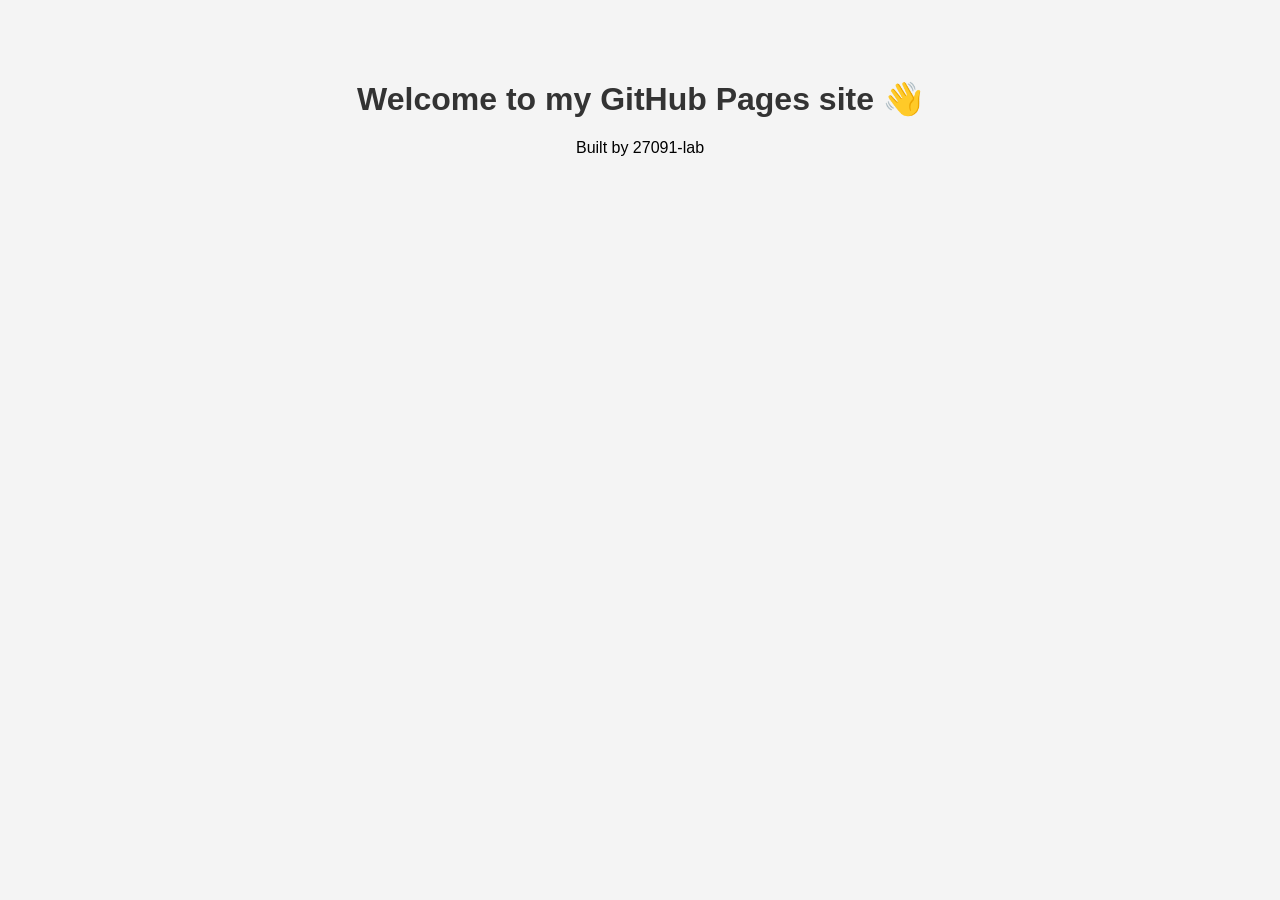
==== index.html @ d34faaf1 "Create index.html" ====
<!DOCTYPE html>
<html>
<head>
  <title>27091-lab Website</title>
  <style>
    body {
      font-family: Arial;
      text-align: center;
      margin-top: 80px;
      background: #f4f4f4;
    }
    h1 {
      color: #333;
    }
  </style>
</head>
<body>
  <h1>Welcome to my GitHub Pages site 👋</h1>
  <p>Built by 27091-lab</p>
</body>
</html>
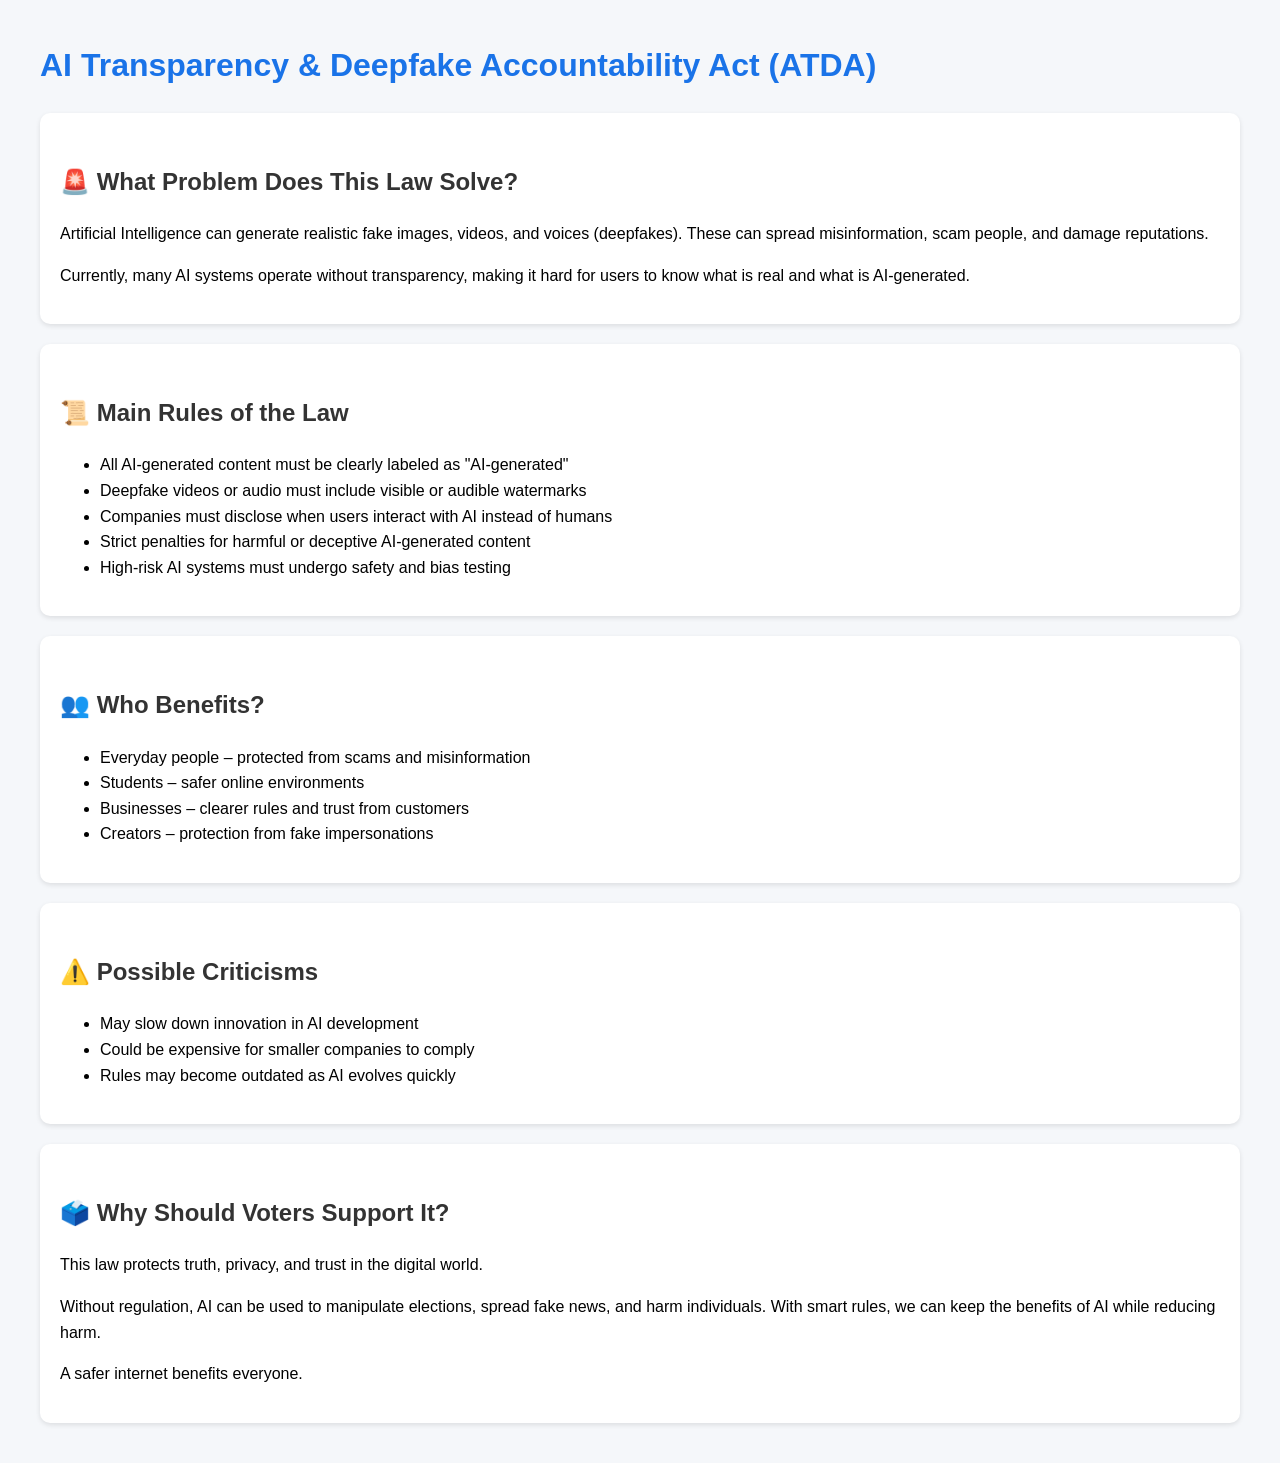
==== commit 2788d0f1: "Update index.html" ====
--- a/index.html
+++ b/index.html
@@ -1,21 +1,90 @@
 <!DOCTYPE html>
 <html>
 <head>
-  <title>27091-lab Website</title>
+  <title>AI Transparency & Deepfake Accountability Act</title>
   <style>
     body {
       font-family: Arial;
-      text-align: center;
-      margin-top: 80px;
-      background: #f4f4f4;
+      margin: 40px;
+      background-color: #f5f7fa;
+      line-height: 1.6;
     }
     h1 {
+      color: #1a73e8;
+    }
+    h2 {
       color: #333;
+      margin-top: 30px;
+    }
+    .section {
+      background: white;
+      padding: 20px;
+      margin-top: 20px;
+      border-radius: 10px;
+      box-shadow: 0 2px 5px rgba(0,0,0,0.1);
     }
   </style>
 </head>
+
 <body>
-  <h1>Welcome to my GitHub Pages site 👋</h1>
-  <p>Built by 27091-lab</p>
+
+<h1>AI Transparency & Deepfake Accountability Act (ATDA)</h1>
+
+<div class="section">
+  <h2>🚨 What Problem Does This Law Solve?</h2>
+  <p>
+    Artificial Intelligence can generate realistic fake images, videos, and voices (deepfakes).
+    These can spread misinformation, scam people, and damage reputations.
+  </p>
+  <p>
+    Currently, many AI systems operate without transparency, making it hard for users to know
+    what is real and what is AI-generated.
+  </p>
+</div>
+
+<div class="section">
+  <h2>📜 Main Rules of the Law</h2>
+  <ul>
+    <li>All AI-generated content must be clearly labeled as "AI-generated"</li>
+    <li>Deepfake videos or audio must include visible or audible watermarks</li>
+    <li>Companies must disclose when users interact with AI instead of humans</li>
+    <li>Strict penalties for harmful or deceptive AI-generated content</li>
+    <li>High-risk AI systems must undergo safety and bias testing</li>
+  </ul>
+</div>
+
+<div class="section">
+  <h2>👥 Who Benefits?</h2>
+  <ul>
+    <li>Everyday people – protected from scams and misinformation</li>
+    <li>Students – safer online environments</li>
+    <li>Businesses – clearer rules and trust from customers</li>
+    <li>Creators – protection from fake impersonations</li>
+  </ul>
+</div>
+
+<div class="section">
+  <h2>⚠️ Possible Criticisms</h2>
+  <ul>
+    <li>May slow down innovation in AI development</li>
+    <li>Could be expensive for smaller companies to comply</li>
+    <li>Rules may become outdated as AI evolves quickly</li>
+  </ul>
+</div>
+
+<div class="section">
+  <h2>🗳️ Why Should Voters Support It?</h2>
+  <p>
+    This law protects truth, privacy, and trust in the digital world.
+  </p>
+  <p>
+    Without regulation, AI can be used to manipulate elections, spread fake news,
+    and harm individuals. With smart rules, we can keep the benefits of AI while reducing harm.
+  </p>
+  <p>
+    A safer internet benefits everyone.
+  </p>
+</div>
+
 </body>
 </html>
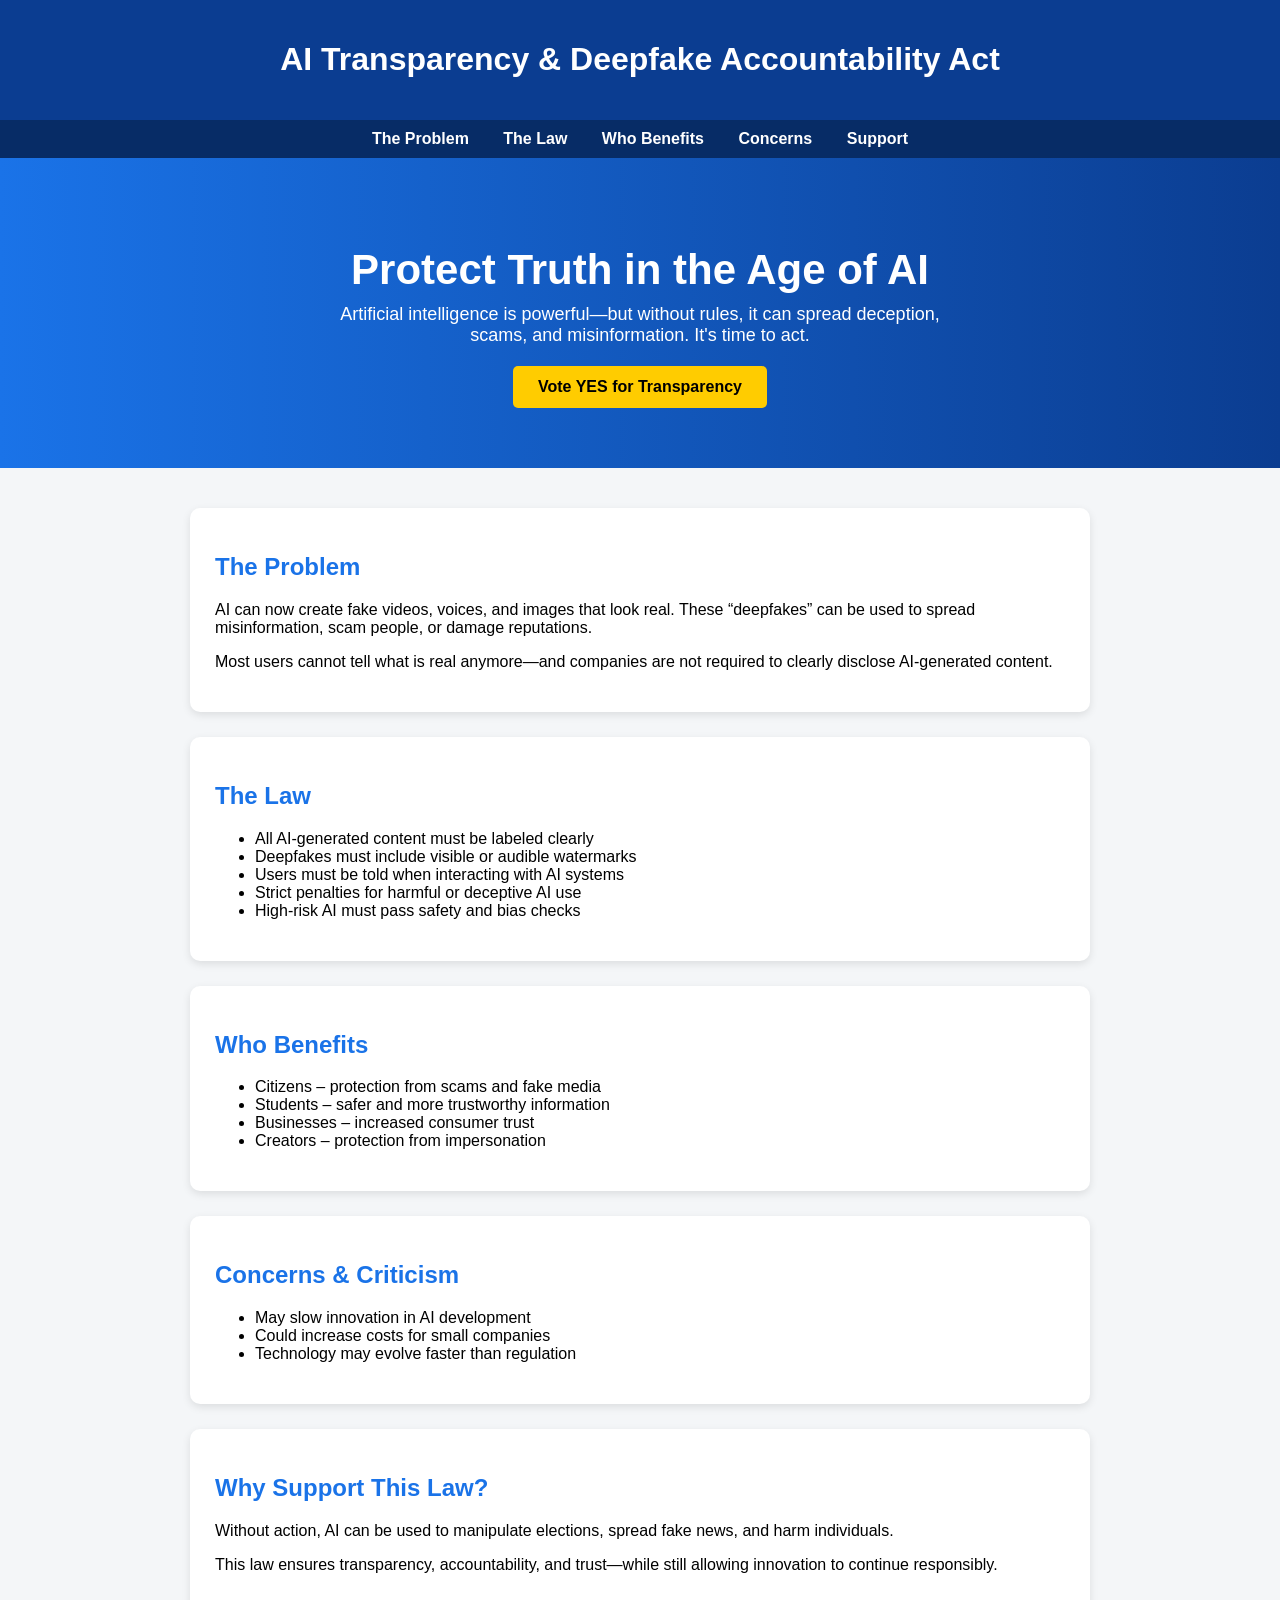
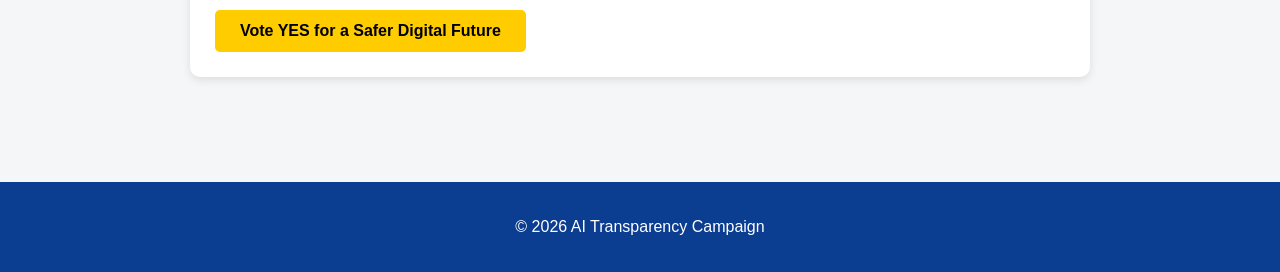
==== commit fc9d88d6: "Update index.html" ====
--- a/index.html
+++ b/index.html
@@ -1,90 +1,176 @@
 <!DOCTYPE html>
 <html>
 <head>
-  <title>AI Transparency & Deepfake Accountability Act</title>
+  <title>AI Transparency Act</title>
   <style>
     body {
-      font-family: Arial;
-      margin: 40px;
-      background-color: #f5f7fa;
-      line-height: 1.6;
+      font-family: Arial, sans-serif;
+      margin: 0;
+      background-color: #f4f6f8;
     }
-    h1 {
+
+    header {
+      background: #0b3d91;
+      color: white;
+      padding: 20px;
+      text-align: center;
+    }
+
+    nav {
+      background: #072c66;
+      padding: 10px;
+      text-align: center;
+    }
+
+    nav a {
+      color: white;
+      margin: 0 15px;
+      text-decoration: none;
+      font-weight: bold;
+    }
+
+    .hero {
+      background: linear-gradient(to right, #1a73e8, #0b3d91);
+      color: white;
+      padding: 60px 20px;
+      text-align: center;
+    }
+
+    .hero h1 {
+      font-size: 42px;
+      margin-bottom: 10px;
+    }
+
+    .hero p {
+      font-size: 18px;
+      max-width: 600px;
+      margin: auto;
+    }
+
+    .button {
+      margin-top: 20px;
+      display: inline-block;
+      padding: 12px 25px;
+      background: #ffcc00;
+      color: black;
+      text-decoration: none;
+      font-weight: bold;
+      border-radius: 5px;
+    }
+
+    .container {
+      padding: 40px;
+      max-width: 900px;
+      margin: auto;
+    }
+
+    .section {
+      background: white;
+      padding: 25px;
+      margin-bottom: 25px;
+      border-radius: 10px;
+      box-shadow: 0 3px 8px rgba(0,0,0,0.1);
+    }
+
+    h2 {
       color: #1a73e8;
     }
-    h2 {
-      color: #333;
-      margin-top: 30px;
-    }
-    .section {
-      background: white;
+
+    footer {
+      background: #0b3d91;
+      color: white;
+      text-align: center;
       padding: 20px;
-      margin-top: 20px;
-      border-radius: 10px;
-      box-shadow: 0 2px 5px rgba(0,0,0,0.1);
+      margin-top: 40px;
     }
   </style>
 </head>
 
 <body>
 
-<h1>AI Transparency & Deepfake Accountability Act (ATDA)</h1>
+<header>
+  <h1>AI Transparency & Deepfake Accountability Act</h1>
+</header>
 
-<div class="section">
-  <h2>🚨 What Problem Does This Law Solve?</h2>
+<nav>
+  <a href="#problem">The Problem</a>
+  <a href="#rules">The Law</a>
+  <a href="#benefits">Who Benefits</a>
+  <a href="#criticism">Concerns</a>
+  <a href="#support">Support</a>
+</nav>
+
+<div class="hero">
+  <h1>Protect Truth in the Age of AI</h1>
   <p>
-    Artificial Intelligence can generate realistic fake images, videos, and voices (deepfakes).
-    These can spread misinformation, scam people, and damage reputations.
+    Artificial intelligence is powerful—but without rules, it can spread deception,
+    scams, and misinformation. It's time to act.
   </p>
-  <p>
-    Currently, many AI systems operate without transparency, making it hard for users to know
-    what is real and what is AI-generated.
-  </p>
+  <a href="#support" class="button">Vote YES for Transparency</a>
 </div>
 
-<div class="section">
-  <h2>📜 Main Rules of the Law</h2>
-  <ul>
-    <li>All AI-generated content must be clearly labeled as "AI-generated"</li>
-    <li>Deepfake videos or audio must include visible or audible watermarks</li>
-    <li>Companies must disclose when users interact with AI instead of humans</li>
-    <li>Strict penalties for harmful or deceptive AI-generated content</li>
-    <li>High-risk AI systems must undergo safety and bias testing</li>
-  </ul>
+<div class="container">
+
+  <div id="problem" class="section">
+    <h2>The Problem</h2>
+    <p>
+      AI can now create fake videos, voices, and images that look real. These “deepfakes”
+      can be used to spread misinformation, scam people, or damage reputations.
+    </p>
+    <p>
+      Most users cannot tell what is real anymore—and companies are not required
+      to clearly disclose AI-generated content.
+    </p>
+  </div>
+
+  <div id="rules" class="section">
+    <h2>The Law</h2>
+    <ul>
+      <li>All AI-generated content must be labeled clearly</li>
+      <li>Deepfakes must include visible or audible watermarks</li>
+      <li>Users must be told when interacting with AI systems</li>
+      <li>Strict penalties for harmful or deceptive AI use</li>
+      <li>High-risk AI must pass safety and bias checks</li>
+    </ul>
+  </div>
+
+  <div id="benefits" class="section">
+    <h2>Who Benefits</h2>
+    <ul>
+      <li>Citizens – protection from scams and fake media</li>
+      <li>Students – safer and more trustworthy information</li>
+      <li>Businesses – increased consumer trust</li>
+      <li>Creators – protection from impersonation</li>
+    </ul>
+  </div>
+
+  <div id="criticism" class="section">
+    <h2>Concerns & Criticism</h2>
+    <ul>
+      <li>May slow innovation in AI development</li>
+      <li>Could increase costs for small companies</li>
+      <li>Technology may evolve faster than regulation</li>
+    </ul>
+  </div>
+
+  <div id="support" class="section">
+    <h2>Why Support This Law?</h2>
+    <p>
+      Without action, AI can be used to manipulate elections, spread fake news,
+      and harm individuals.
+    </p>
+    <p>
+      This law ensures transparency, accountability, and trust—while still allowing
+      innovation to continue responsibly.
+    </p>
+    <a class="button">Vote YES for a Safer Digital Future</a>
+  </div>
+
 </div>
 
-<div class="section">
-  <h2>👥 Who Benefits?</h2>
-  <ul>
-    <li>Everyday people – protected from scams and misinformation</li>
-    <li>Students – safer online environments</li>
-    <li>Businesses – clearer rules and trust from customers</li>
-    <li>Creators – protection from fake impersonations</li>
-  </ul>
-</div>
-
-<div class="section">
-  <h2>⚠️ Possible Criticisms</h2>
-  <ul>
-    <li>May slow down innovation in AI development</li>
-    <li>Could be expensive for smaller companies to comply</li>
-    <li>Rules may become outdated as AI evolves quickly</li>
-  </ul>
-</div>
-
-<div class="section">
-  <h2>🗳️ Why Should Voters Support It?</h2>
-  <p>
-    This law protects truth, privacy, and trust in the digital world.
-  </p>
-  <p>
-    Without regulation, AI can be used to manipulate elections, spread fake news,
-    and harm individuals. With smart rules, we can keep the benefits of AI while reducing harm.
-  </p>
-  <p>
-    A safer internet benefits everyone.
-  </p>
-</div>
+<footer>
+  <p>© 2026 AI Transparency Campaign</p>
+</footer>
 
 </body>
 </html>
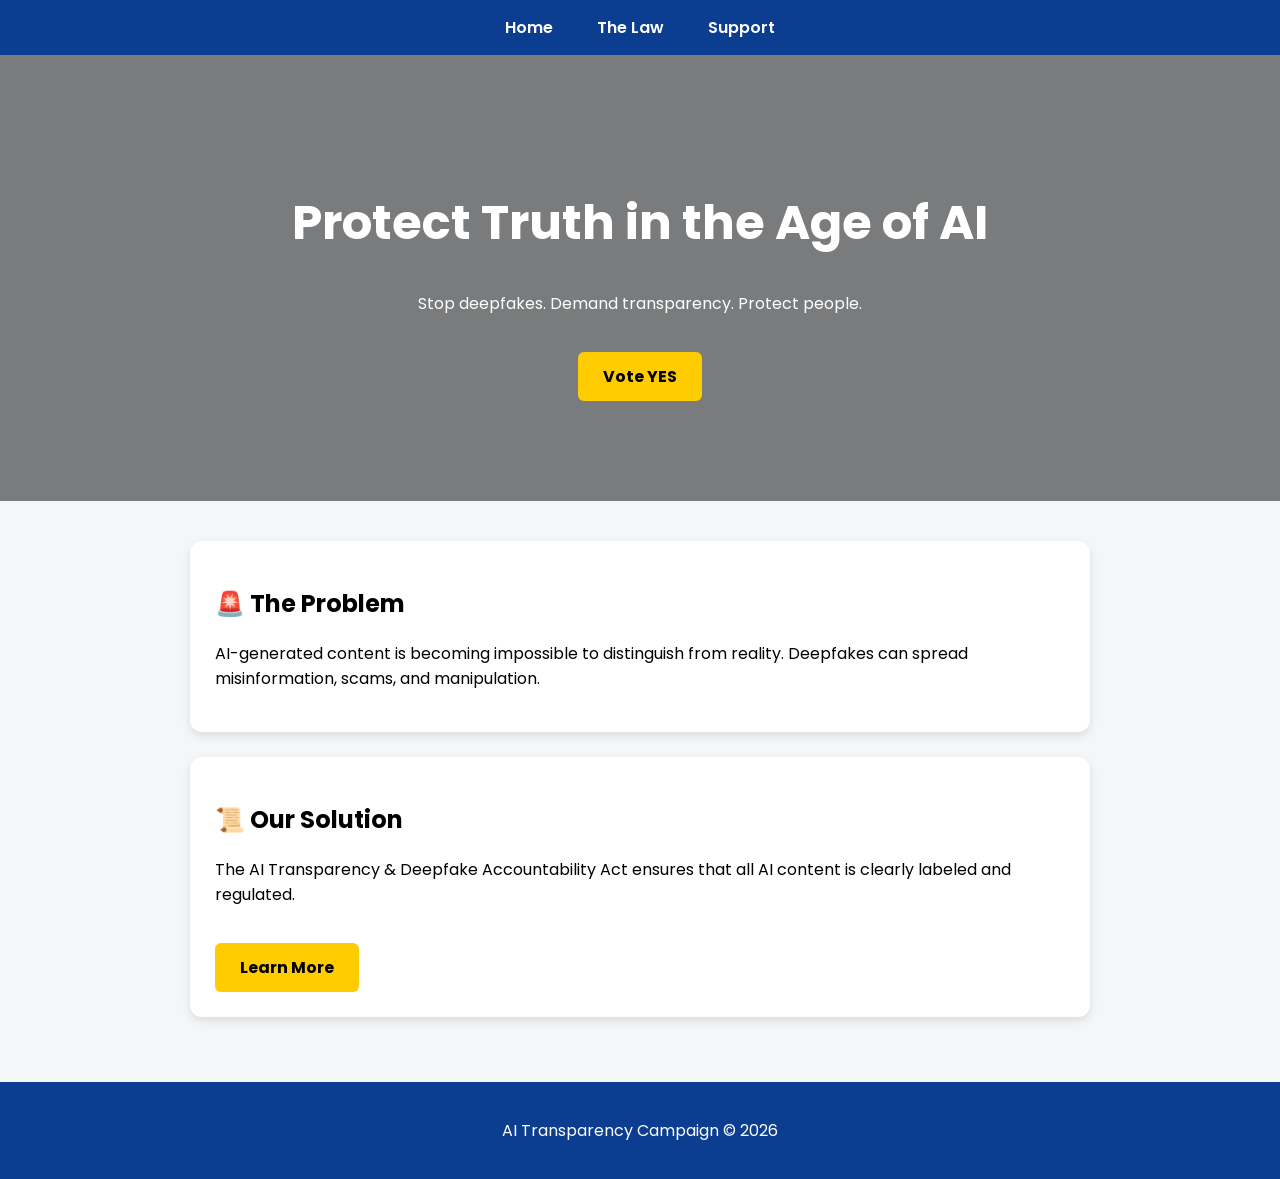
==== commit 8766e7cb: "Update index.html" ====
--- a/index.html
+++ b/index.html
@@ -2,174 +2,50 @@
 <html>
 <head>
   <title>AI Transparency Act</title>
-  <style>
-    body {
-      font-family: Arial, sans-serif;
-      margin: 0;
-      background-color: #f4f6f8;
-    }
 
-    header {
-      background: #0b3d91;
-      color: white;
-      padding: 20px;
-      text-align: center;
-    }
+  <!-- Google Font -->
+  <link href="https://fonts.googleapis.com/css2?family=Poppins:wght@300;600&display=swap" rel="stylesheet">
 
-    nav {
-      background: #072c66;
-      padding: 10px;
-      text-align: center;
-    }
-
-    nav a {
-      color: white;
-      margin: 0 15px;
-      text-decoration: none;
-      font-weight: bold;
-    }
-
-    .hero {
-      background: linear-gradient(to right, #1a73e8, #0b3d91);
-      color: white;
-      padding: 60px 20px;
-      text-align: center;
-    }
-
-    .hero h1 {
-      font-size: 42px;
-      margin-bottom: 10px;
-    }
-
-    .hero p {
-      font-size: 18px;
-      max-width: 600px;
-      margin: auto;
-    }
-
-    .button {
-      margin-top: 20px;
-      display: inline-block;
-      padding: 12px 25px;
-      background: #ffcc00;
-      color: black;
-      text-decoration: none;
-      font-weight: bold;
-      border-radius: 5px;
-    }
-
-    .container {
-      padding: 40px;
-      max-width: 900px;
-      margin: auto;
-    }
-
-    .section {
-      background: white;
-      padding: 25px;
-      margin-bottom: 25px;
-      border-radius: 10px;
-      box-shadow: 0 3px 8px rgba(0,0,0,0.1);
-    }
-
-    h2 {
-      color: #1a73e8;
-    }
-
-    footer {
-      background: #0b3d91;
-      color: white;
-      text-align: center;
-      padding: 20px;
-      margin-top: 40px;
-    }
-  </style>
+  <link rel="stylesheet" href="style.css">
 </head>
 
 <body>
 
-<header>
-  <h1>AI Transparency & Deepfake Accountability Act</h1>
-</header>
-
 <nav>
-  <a href="#problem">The Problem</a>
-  <a href="#rules">The Law</a>
-  <a href="#benefits">Who Benefits</a>
-  <a href="#criticism">Concerns</a>
-  <a href="#support">Support</a>
+  <a href="index.html">Home</a>
+  <a href="law.html">The Law</a>
+  <a href="support.html">Support</a>
 </nav>
 
 <div class="hero">
   <h1>Protect Truth in the Age of AI</h1>
-  <p>
-    Artificial intelligence is powerful—but without rules, it can spread deception,
-    scams, and misinformation. It's time to act.
-  </p>
-  <a href="#support" class="button">Vote YES for Transparency</a>
+  <p>Stop deepfakes. Demand transparency. Protect people.</p>
+  <a href="support.html" class="button">Vote YES</a>
 </div>
 
 <div class="container">
 
-  <div id="problem" class="section">
-    <h2>The Problem</h2>
+  <div class="section">
+    <h2>🚨 The Problem</h2>
     <p>
-      AI can now create fake videos, voices, and images that look real. These “deepfakes”
-      can be used to spread misinformation, scam people, or damage reputations.
-    </p>
-    <p>
-      Most users cannot tell what is real anymore—and companies are not required
-      to clearly disclose AI-generated content.
+      AI-generated content is becoming impossible to distinguish from reality.
+      Deepfakes can spread misinformation, scams, and manipulation.
     </p>
   </div>
 
-  <div id="rules" class="section">
-    <h2>The Law</h2>
-    <ul>
-      <li>All AI-generated content must be labeled clearly</li>
-      <li>Deepfakes must include visible or audible watermarks</li>
-      <li>Users must be told when interacting with AI systems</li>
-      <li>Strict penalties for harmful or deceptive AI use</li>
-      <li>High-risk AI must pass safety and bias checks</li>
-    </ul>
-  </div>
-
-  <div id="benefits" class="section">
-    <h2>Who Benefits</h2>
-    <ul>
-      <li>Citizens – protection from scams and fake media</li>
-      <li>Students – safer and more trustworthy information</li>
-      <li>Businesses – increased consumer trust</li>
-      <li>Creators – protection from impersonation</li>
-    </ul>
-  </div>
-
-  <div id="criticism" class="section">
-    <h2>Concerns & Criticism</h2>
-    <ul>
-      <li>May slow innovation in AI development</li>
-      <li>Could increase costs for small companies</li>
-      <li>Technology may evolve faster than regulation</li>
-    </ul>
-  </div>
-
-  <div id="support" class="section">
-    <h2>Why Support This Law?</h2>
+  <div class="section">
+    <h2>📜 Our Solution</h2>
     <p>
-      Without action, AI can be used to manipulate elections, spread fake news,
-      and harm individuals.
+      The AI Transparency & Deepfake Accountability Act ensures that all AI content
+      is clearly labeled and regulated.
     </p>
-    <p>
-      This law ensures transparency, accountability, and trust—while still allowing
-      innovation to continue responsibly.
-    </p>
-    <a class="button">Vote YES for a Safer Digital Future</a>
+    <a href="law.html" class="button">Learn More</a>
   </div>
 
 </div>
 
 <footer>
-  <p>© 2026 AI Transparency Campaign</p>
+  <p>AI Transparency Campaign © 2026</p>
 </footer>
 
 </body>
--- a/style.css
+++ b/style.css
@@ -0,0 +1,76 @@
+body {
+  margin: 0;
+  font-family: 'Poppins', sans-serif;
+  background-color: #f4f6f8;
+}
+
+/* NAVBAR */
+nav {
+  background: #0b3d91;
+  padding: 15px;
+  text-align: center;
+}
+
+nav a {
+  color: white;
+  margin: 0 20px;
+  text-decoration: none;
+  font-weight: 600;
+}
+
+nav a:hover {
+  text-decoration: underline;
+}
+
+/* HERO */
+.hero {
+  background: linear-gradient(rgba(0,0,0,0.5), rgba(0,0,0,0.5)),
+    url('https://images.unsplash.com/photo-1677442135136-760c813028c0');
+  background-size: cover;
+  color: white;
+  text-align: center;
+  padding: 100px 20px;
+}
+
+.hero h1 {
+  font-size: 48px;
+}
+
+.button {
+  display: inline-block;
+  margin-top: 20px;
+  padding: 12px 25px;
+  background: #ffcc00;
+  color: black;
+  text-decoration: none;
+  border-radius: 6px;
+  font-weight: bold;
+  transition: 0.3s;
+}
+
+.button:hover {
+  background: #ffaa00;
+}
+
+/* SECTIONS */
+.container {
+  max-width: 900px;
+  margin: auto;
+  padding: 40px;
+}
+
+.section {
+  background: white;
+  padding: 25px;
+  margin-bottom: 25px;
+  border-radius: 12px;
+  box-shadow: 0 4px 10px rgba(0,0,0,0.1);
+}
+
+/* FOOTER */
+footer {
+  background: #0b3d91;
+  color: white;
+  text-align: center;
+  padding: 20px;
+}
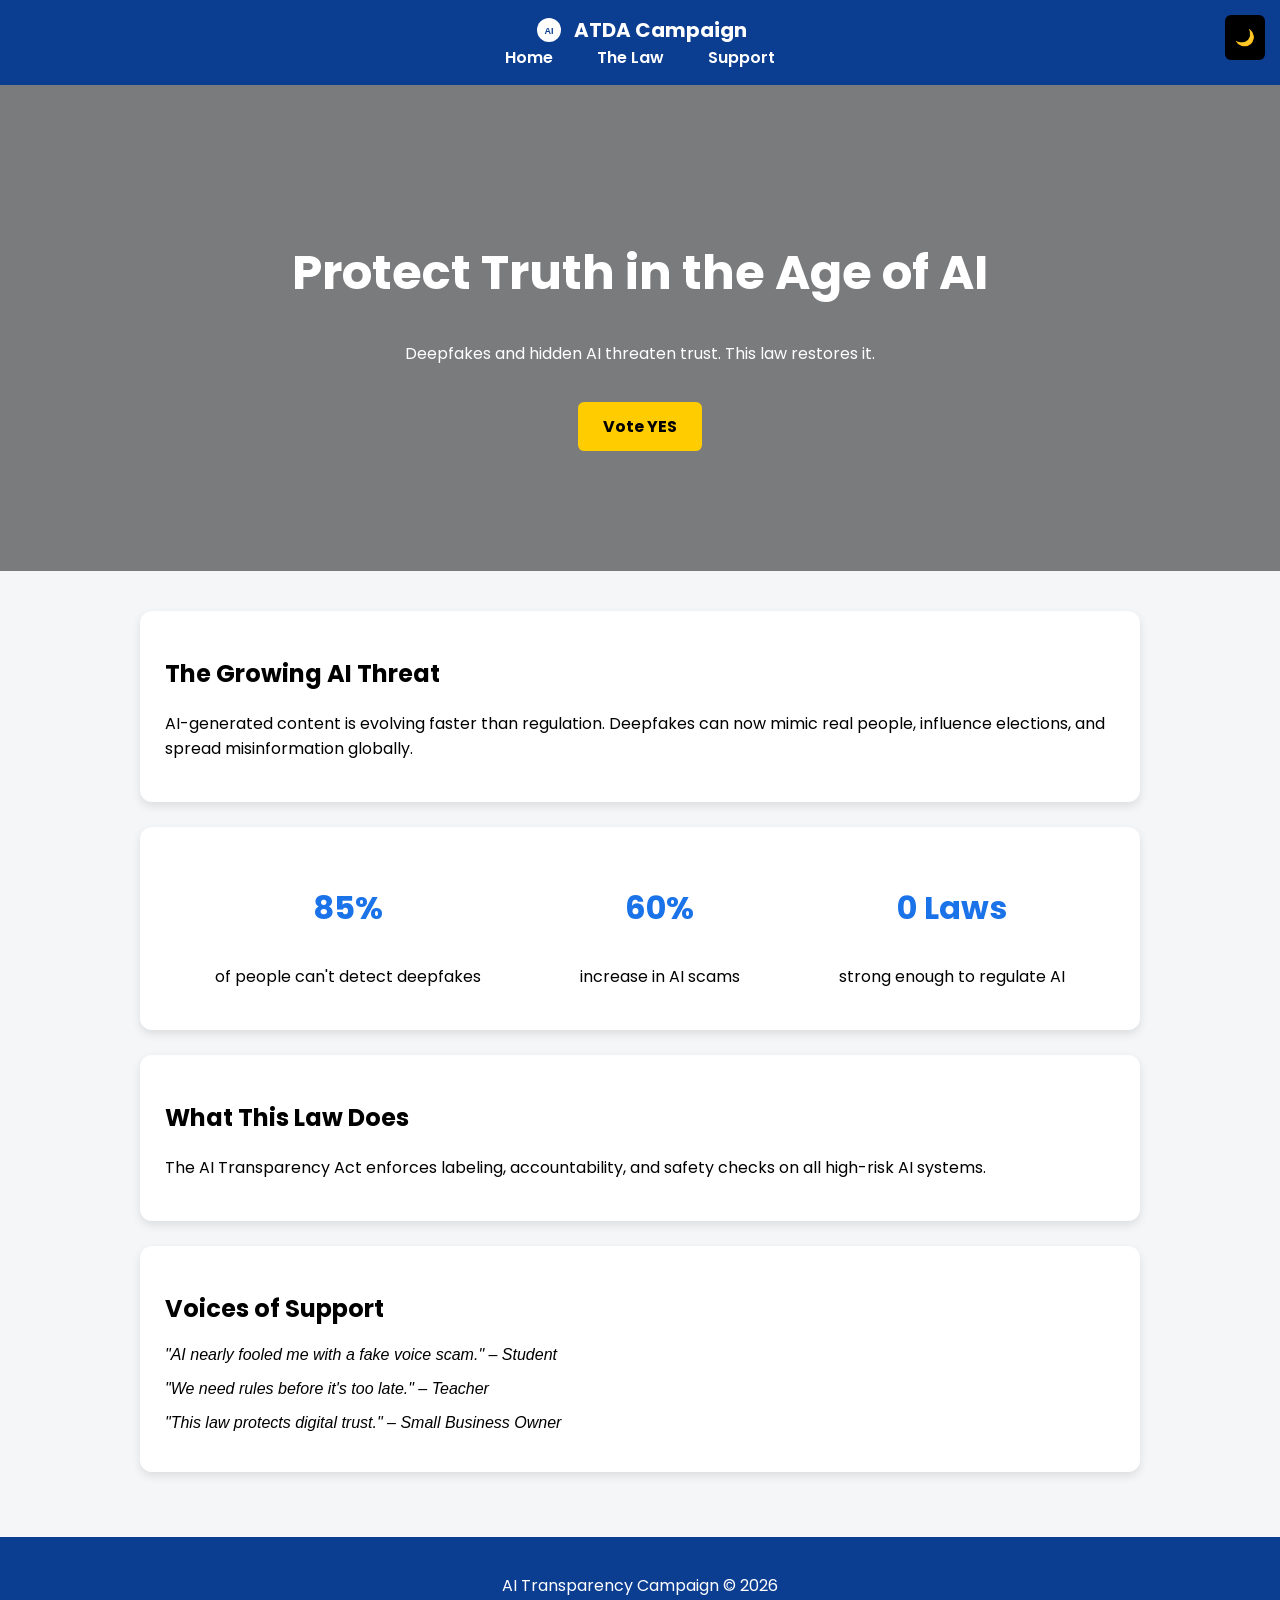
==== commit 1a6cf569: "Update index.html" ====
--- a/index.html
+++ b/index.html
@@ -3,15 +3,23 @@
 <head>
   <title>AI Transparency Act</title>
 
-  <!-- Google Font -->
   <link href="https://fonts.googleapis.com/css2?family=Poppins:wght@300;600&display=swap" rel="stylesheet">
-
   <link rel="stylesheet" href="style.css">
 </head>
 
 <body>
 
+<div class="toggle" onclick="toggleDarkMode()">🌙</div>
+
 <nav>
+  <div class="logo">
+    <!-- SVG Logo -->
+    <svg width="30" height="30" viewBox="0 0 100 100" fill="white">
+      <circle cx="50" cy="50" r="40"/>
+      <text x="50%" y="55%" text-anchor="middle" fill="#0b3d91" font-size="30" font-family="Arial" dy=".3em">AI</text>
+    </svg>
+    ATDA Campaign
+  </div>
   <a href="index.html">Home</a>
   <a href="law.html">The Law</a>
   <a href="support.html">Support</a>
@@ -19,27 +27,48 @@
 
 <div class="hero">
   <h1>Protect Truth in the Age of AI</h1>
-  <p>Stop deepfakes. Demand transparency. Protect people.</p>
+  <p>Deepfakes and hidden AI threaten trust. This law restores it.</p>
   <a href="support.html" class="button">Vote YES</a>
 </div>
 
 <div class="container">
 
   <div class="section">
-    <h2>🚨 The Problem</h2>
+    <h2>The Growing AI Threat</h2>
     <p>
-      AI-generated content is becoming impossible to distinguish from reality.
-      Deepfakes can spread misinformation, scams, and manipulation.
+      AI-generated content is evolving faster than regulation. Deepfakes can now
+      mimic real people, influence elections, and spread misinformation globally.
+    </p>
+  </div>
+
+  <div class="section stats">
+    <div class="stat">
+      <h3>85%</h3>
+      <p>of people can't detect deepfakes</p>
+    </div>
+    <div class="stat">
+      <h3>60%</h3>
+      <p>increase in AI scams</p>
+    </div>
+    <div class="stat">
+      <h3>0 Laws</h3>
+      <p>strong enough to regulate AI</p>
+    </div>
+  </div>
+
+  <div class="section">
+    <h2>What This Law Does</h2>
+    <p>
+      The AI Transparency Act enforces labeling, accountability, and safety checks
+      on all high-risk AI systems.
     </p>
   </div>
 
   <div class="section">
-    <h2>📜 Our Solution</h2>
-    <p>
-      The AI Transparency & Deepfake Accountability Act ensures that all AI content
-      is clearly labeled and regulated.
-    </p>
-    <a href="law.html" class="button">Learn More</a>
+    <h2>Voices of Support</h2>
+    <p class="testimonial">"AI nearly fooled me with a fake voice scam." – Student</p>
+    <p class="testimonial">"We need rules before it's too late." – Teacher</p>
+    <p class="testimonial">"This law protects digital trust." – Small Business Owner</p>
   </div>
 
 </div>
@@ -48,5 +77,6 @@
   <p>AI Transparency Campaign © 2026</p>
 </footer>
 
+<script src="script.js"></script>
 </body>
 </html>
--- a/style.css
+++ b/style.css
@@ -1,10 +1,16 @@
 body {
   margin: 0;
   font-family: 'Poppins', sans-serif;
-  background-color: #f4f6f8;
+  background: #f4f6f8;
+  transition: 0.3s;
 }
 
-/* NAVBAR */
+.dark-mode {
+  background: #121212;
+  color: white;
+}
+
+/* NAV */
 nav {
   background: #0b3d91;
   padding: 15px;
@@ -18,8 +24,15 @@
   font-weight: 600;
 }
 
-nav a:hover {
-  text-decoration: underline;
+/* LOGO */
+.logo {
+  display: flex;
+  align-items: center;
+  justify-content: center;
+  gap: 10px;
+  font-size: 20px;
+  font-weight: bold;
+  color: white;
 }
 
 /* HERO */
@@ -29,7 +42,7 @@
   background-size: cover;
   color: white;
   text-align: center;
-  padding: 100px 20px;
+  padding: 120px 20px;
 }
 
 .hero h1 {
@@ -42,19 +55,20 @@
   padding: 12px 25px;
   background: #ffcc00;
   color: black;
-  text-decoration: none;
   border-radius: 6px;
   font-weight: bold;
+  text-decoration: none;
+  cursor: pointer;
   transition: 0.3s;
 }
 
 .button:hover {
-  background: #ffaa00;
+  transform: scale(1.05);
 }
 
 /* SECTIONS */
 .container {
-  max-width: 900px;
+  max-width: 1000px;
   margin: auto;
   padding: 40px;
 }
@@ -65,6 +79,44 @@
   margin-bottom: 25px;
   border-radius: 12px;
   box-shadow: 0 4px 10px rgba(0,0,0,0.1);
+  opacity: 0;
+  transform: translateY(30px);
+  transition: 0.6s;
+}
+
+.section.show {
+  opacity: 1;
+  transform: translateY(0);
+}
+
+/* STATS */
+.stats {
+  display: flex;
+  justify-content: space-around;
+  text-align: center;
+}
+
+.stat h3 {
+  font-size: 32px;
+  color: #1a73e8;
+}
+
+/* TESTIMONIALS */
+.testimonial {
+  font-style: italic;
+  margin-bottom: 15px;
+}
+
+/* DARK MODE BUTTON */
+.toggle {
+  position: fixed;
+  top: 15px;
+  right: 15px;
+  background: black;
+  color: white;
+  padding: 10px;
+  border-radius: 6px;
+  cursor: pointer;
 }
 
 /* FOOTER */
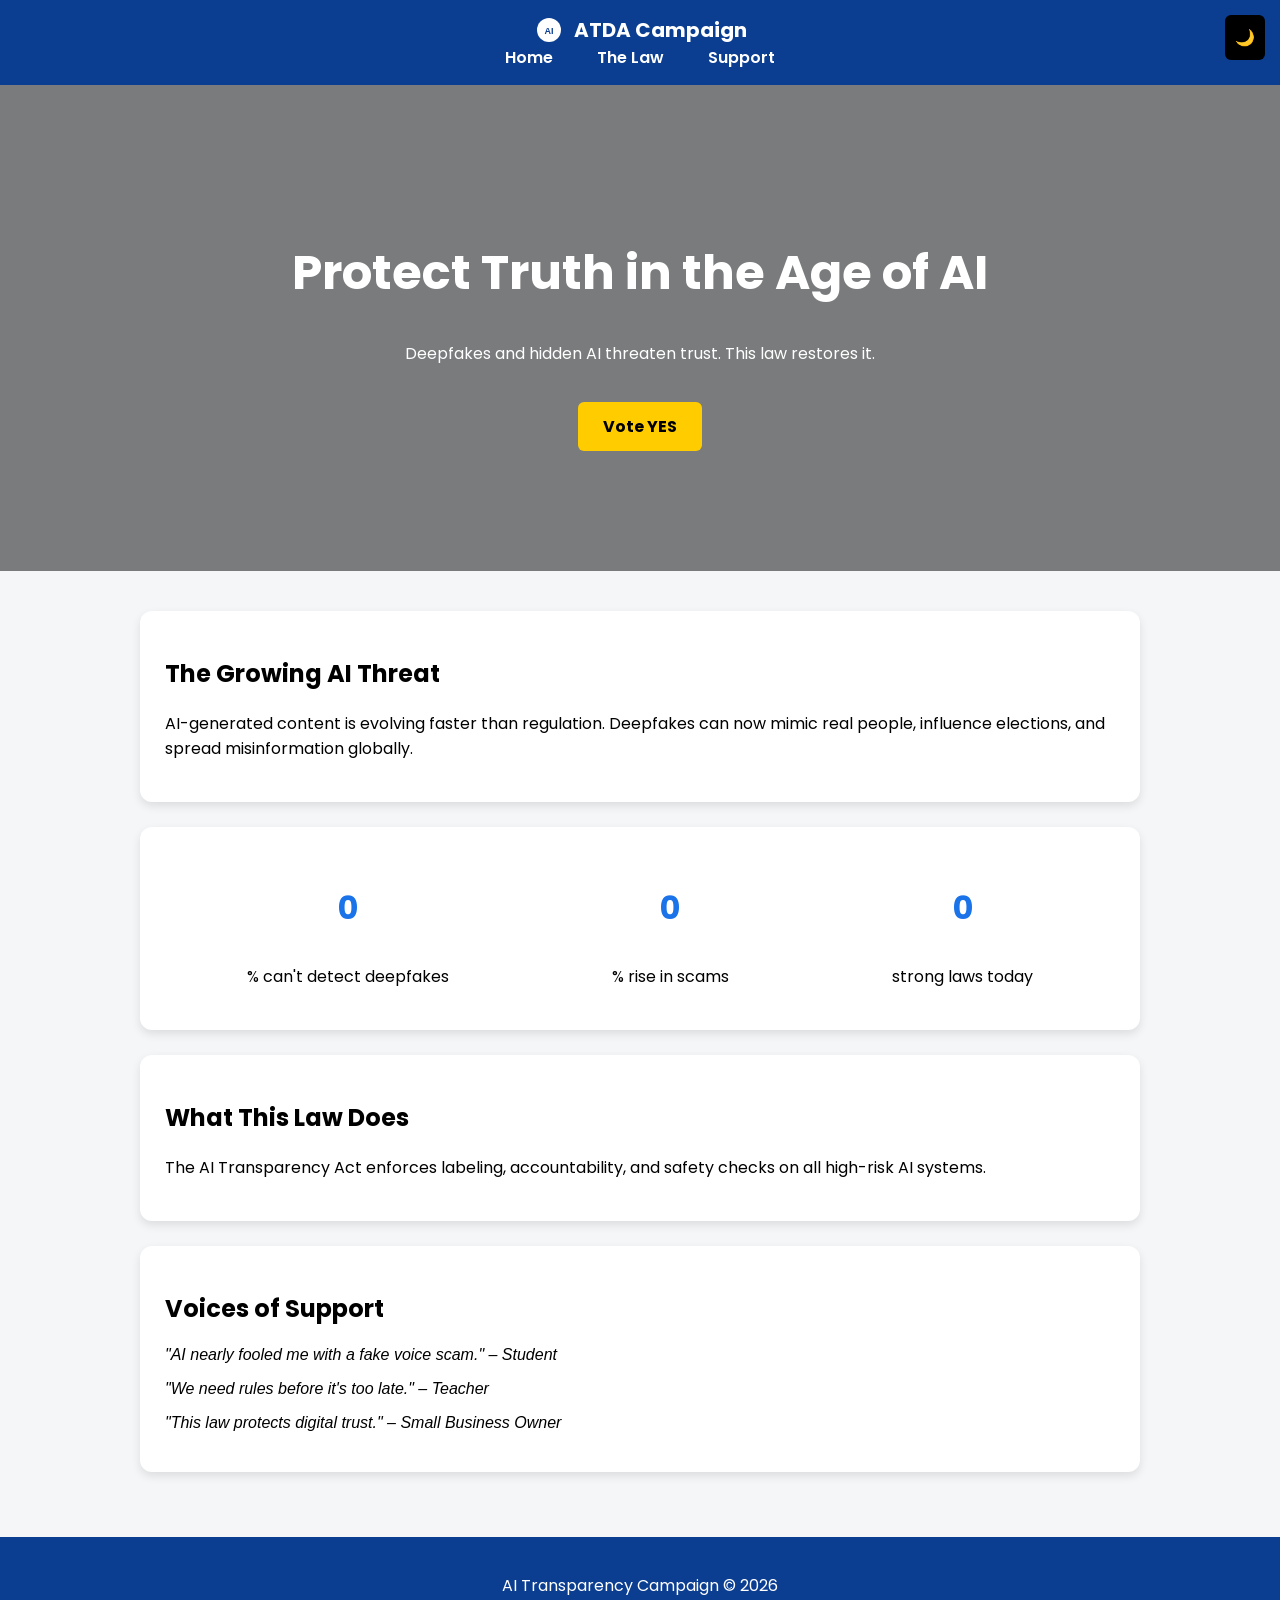
==== commit 0ccfaa9d: "Update index.html" ====
--- a/index.html
+++ b/index.html
@@ -42,19 +42,19 @@
   </div>
 
   <div class="section stats">
-    <div class="stat">
-      <h3>85%</h3>
-      <p>of people can't detect deepfakes</p>
-    </div>
-    <div class="stat">
-      <h3>60%</h3>
-      <p>increase in AI scams</p>
-    </div>
-    <div class="stat">
-      <h3>0 Laws</h3>
-      <p>strong enough to regulate AI</p>
-    </div>
+  <div class="stat">
+    <h3 class="count" data-target="85">0</h3>
+    <p>% can't detect deepfakes</p>
   </div>
+  <div class="stat">
+    <h3 class="count" data-target="60">0</h3>
+    <p>% rise in scams</p>
+  </div>
+  <div class="stat">
+    <h3 class="count" data-target="0">0</h3>
+    <p>strong laws today</p>
+  </div>
+</div>
 
   <div class="section">
     <h2>What This Law Does</h2>
--- a/style.css
+++ b/style.css
@@ -79,8 +79,8 @@
   margin-bottom: 25px;
   border-radius: 12px;
   box-shadow: 0 4px 10px rgba(0,0,0,0.1);
-  opacity: 0;
-  transform: translateY(30px);
+  opacity: 1;
+transform: translateY(0);
   transition: 0.6s;
 }
 
@@ -126,3 +126,31 @@
   text-align: center;
   padding: 20px;
 }
+/* DARK MODE FIXES */
+
+.dark-mode nav {
+  background: #111;
+}
+
+.dark-mode body {
+  background: #121212;
+  color: white;
+}
+
+.dark-mode .section {
+  background: #1e1e1e;
+  color: white;
+}
+
+.dark-mode footer {
+  background: #111;
+}
+
+.dark-mode .button {
+  background: #ffd54f;
+  color: black;
+}
+
+.dark-mode a {
+  color: #90caf9;
+}
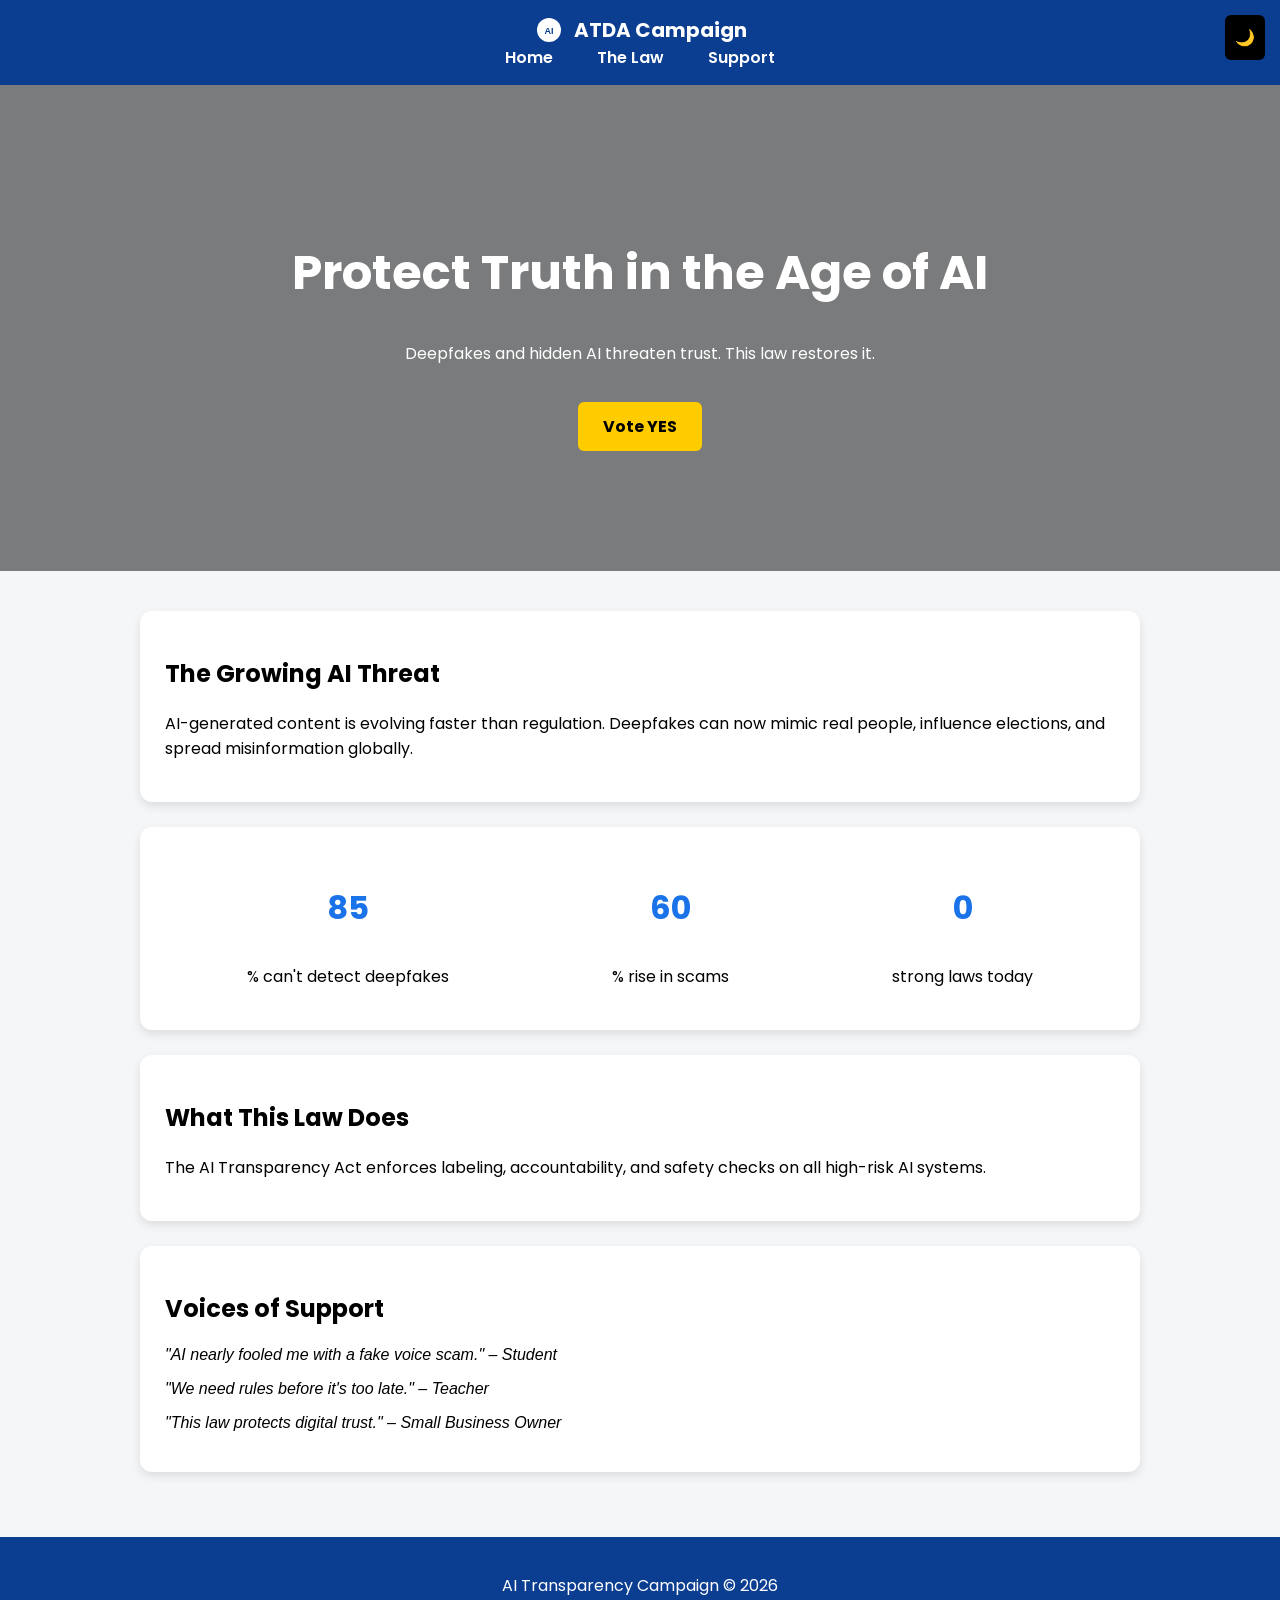
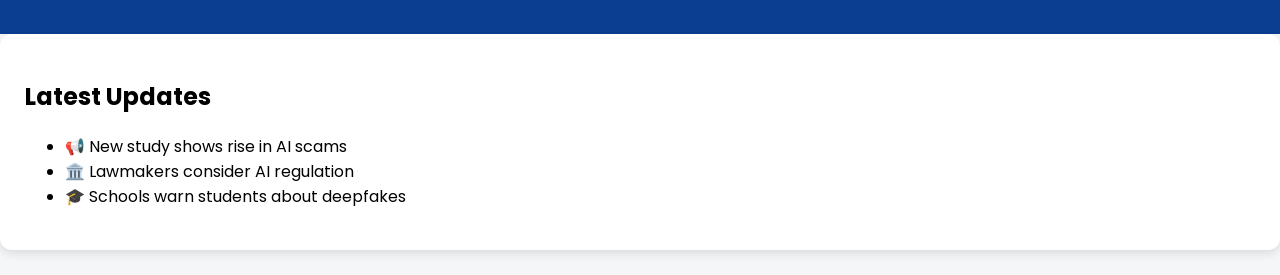
==== commit 0551b0c2: "Update index.html" ====
--- a/index.html
+++ b/index.html
@@ -80,3 +80,11 @@
 <script src="script.js"></script>
 </body>
 </html>
+<div class="section">
+  <h2>Latest Updates</h2>
+  <ul>
+    <li>📢 New study shows rise in AI scams</li>
+    <li>🏛️ Lawmakers consider AI regulation</li>
+    <li>🎓 Schools warn students about deepfakes</li>
+  </ul>
+</div>
